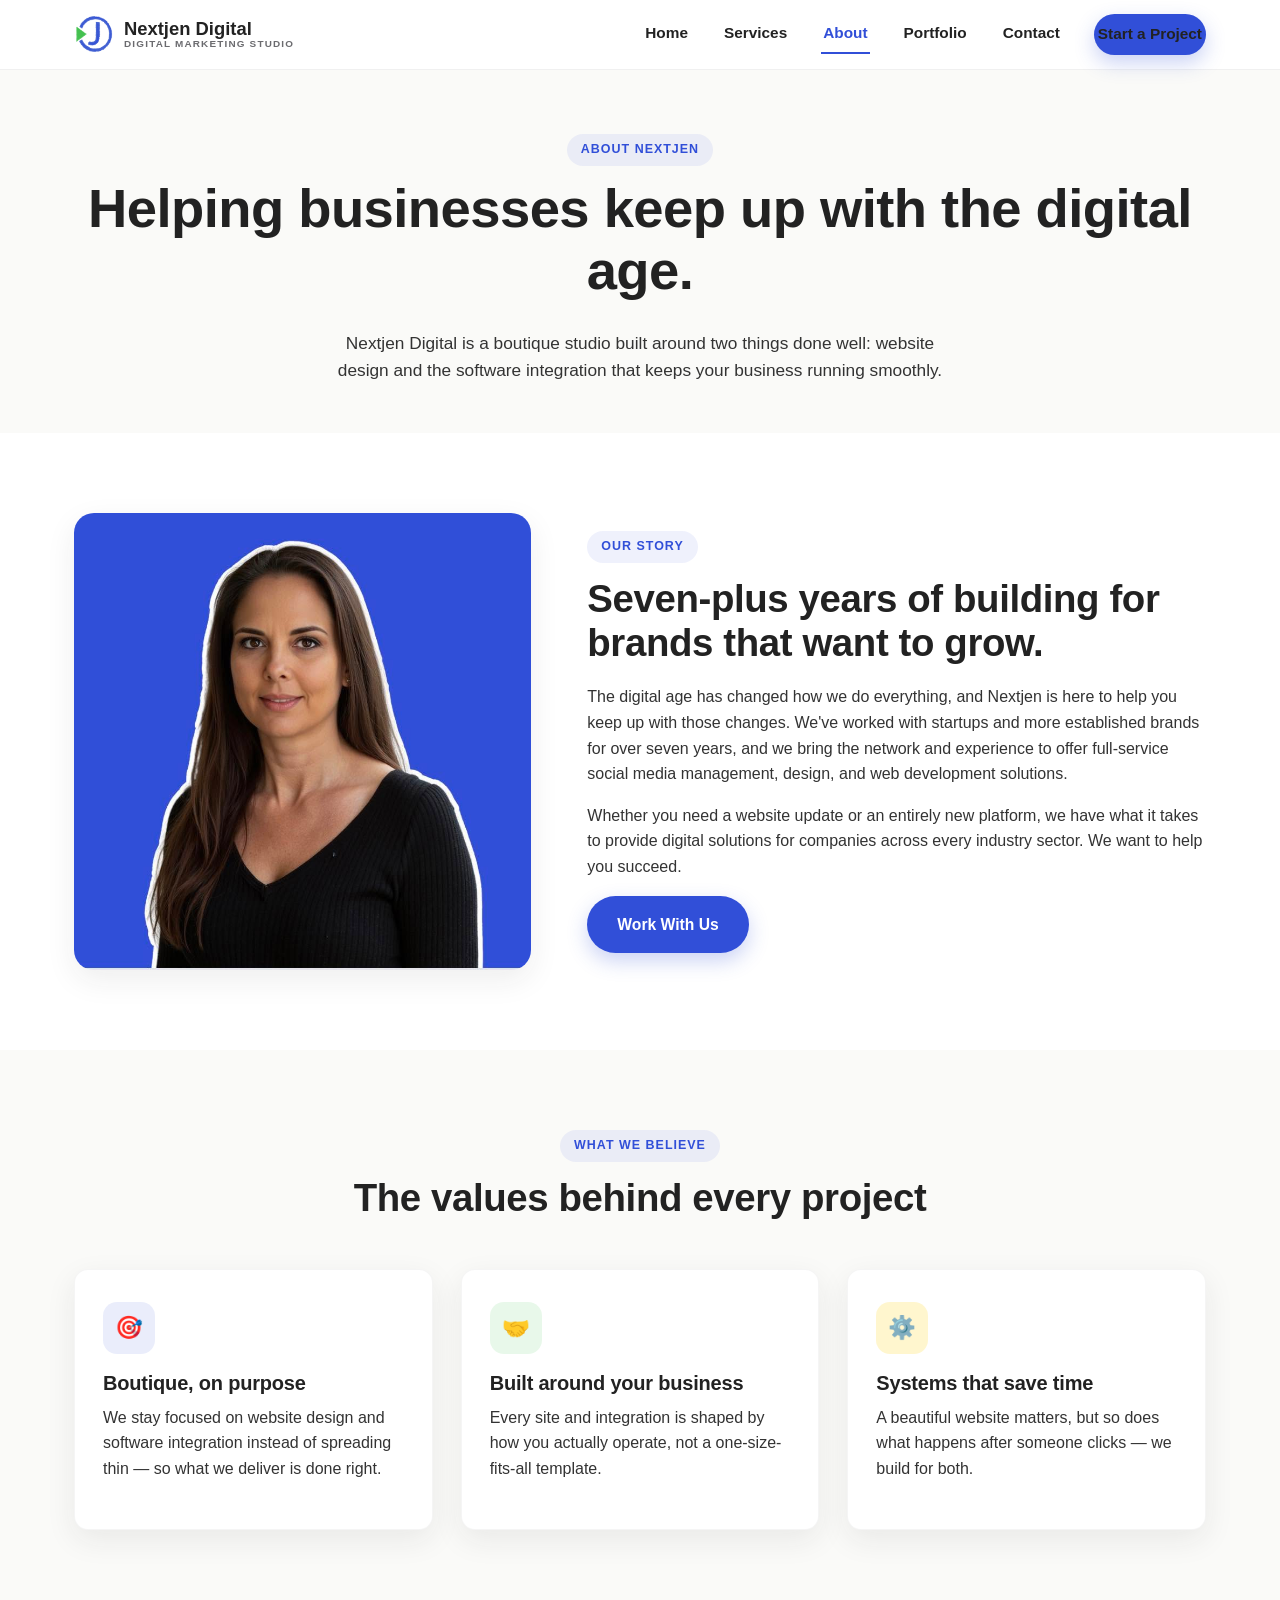
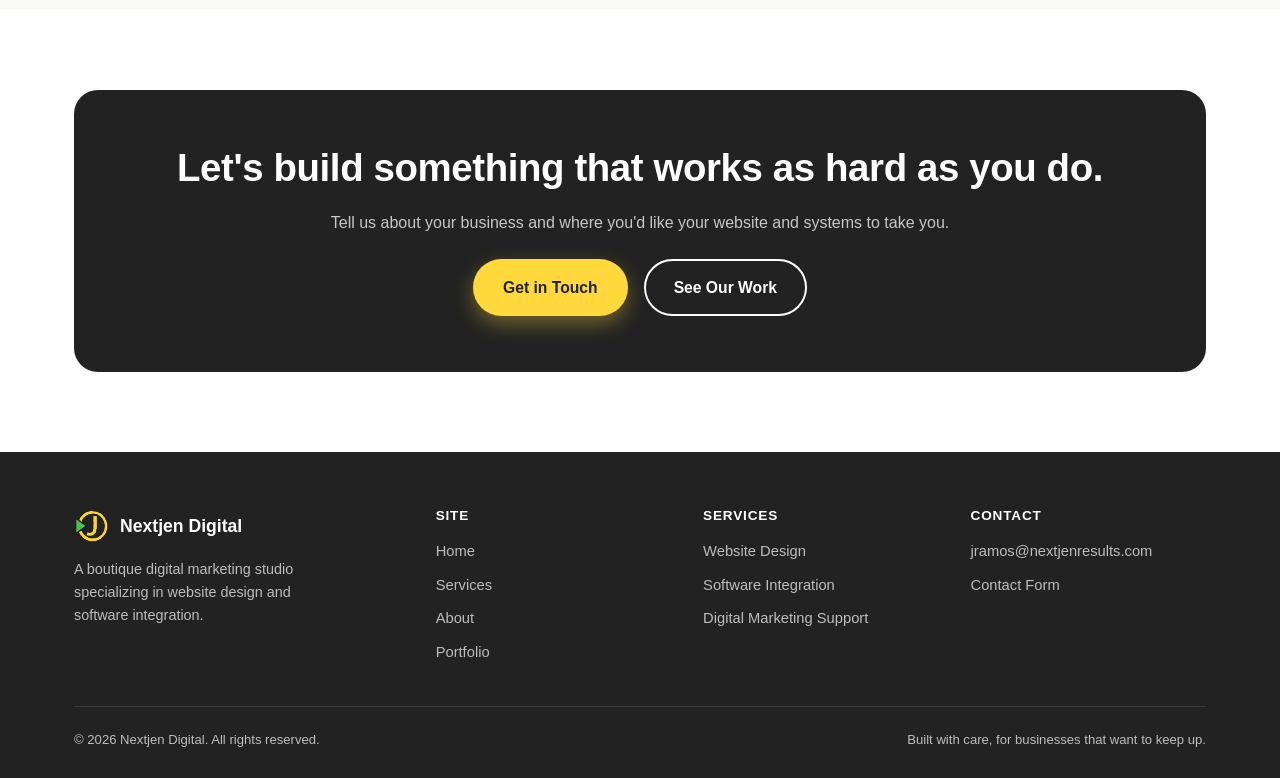
==== about.html @ 9168208e "Add files via upload" ====
<!DOCTYPE html>
<html lang="en">
<head>
<meta charset="UTF-8">
<meta name="viewport" content="width=device-width, initial-scale=1.0">
<title>About | Nextjen Digital</title>
<meta name="description" content="Meet Nextjen Digital — a boutique digital marketing studio led by Jennifer Ramos, specializing in website design and software integration.">
<link rel="icon" href="assets/logo-blue.png">
<link rel="stylesheet" href="css/style.css">
</head>
<body>

<header class="site-header">
  <div class="container">
    <a href="index.html" class="brand">
      <img src="assets/logo-blue.png" alt="Nextjen Digital logo">
      <span class="brand-name">Nextjen Digital<span class="sub">Digital Marketing Studio</span></span>
    </a>
    <button class="nav-toggle" aria-label="Toggle navigation">
      <span></span><span></span><span></span>
    </button>
    <nav class="main-nav">
      <a href="index.html">Home</a>
      <a href="services.html">Services</a>
      <a href="about.html" class="active">About</a>
      <a href="portfolio.html">Portfolio</a>
      <a href="contact.html">Contact</a>
      <a href="contact.html" class="btn btn-primary">Start a Project</a>
    </nav>
  </div>
</header>

<section class="page-hero">
  <div class="container">
    <span class="eyebrow">About Nextjen</span>
    <h1>Helping businesses keep up with the digital age.</h1>
    <p class="lead">Nextjen Digital is a boutique studio built around two things done well: website design and the software integration that keeps your business running smoothly.</p>
  </div>
</section>

<section>
  <div class="container">
    <div class="split">
      <div class="split-media reveal">
        <img src="assets/headshot-jen.jpg" alt="Jennifer Ramos, founder of Nextjen Digital">
      </div>
      <div class="split-content reveal">
        <span class="eyebrow">Our Story</span>
        <h2>Seven-plus years of building for brands that want to grow.</h2>
        <p>The digital age has changed how we do everything, and Nextjen is here to help you keep up with those changes. We've worked with startups and more established brands for over seven years, and we bring the network and experience to offer full-service social media management, design, and web development solutions.</p>
        <p>Whether you need a website update or an entirely new platform, we have what it takes to provide digital solutions for companies across every industry sector. We want to help you succeed.</p>
        <a href="contact.html" class="btn btn-primary">Work With Us</a>
      </div>
    </div>
  </div>
</section>

<section class="bg-off">
  <div class="container">
    <div class="section-head reveal">
      <span class="eyebrow">What We Believe</span>
      <h2>The values behind every project</h2>
    </div>
    <div class="grid-3">
      <div class="card reveal">
        <div class="icon-badge blue">🎯</div>
        <h3>Boutique, on purpose</h3>
        <p>We stay focused on website design and software integration instead of spreading thin — so what we deliver is done right.</p>
      </div>
      <div class="card reveal">
        <div class="icon-badge green">🤝</div>
        <h3>Built around your business</h3>
        <p>Every site and integration is shaped by how you actually operate, not a one-size-fits-all template.</p>
      </div>
      <div class="card reveal">
        <div class="icon-badge yellow">⚙️</div>
        <h3>Systems that save time</h3>
        <p>A beautiful website matters, but so does what happens after someone clicks — we build for both.</p>
      </div>
    </div>
  </div>
</section>

<section>
  <div class="container">
    <div class="cta-band reveal">
      <h2>Let's build something that works as hard as you do.</h2>
      <p>Tell us about your business and where you'd like your website and systems to take you.</p>
      <div class="cta-actions">
        <a href="contact.html" class="btn btn-accent">Get in Touch</a>
        <a href="portfolio.html" class="btn btn-outline-white">See Our Work</a>
      </div>
    </div>
  </div>
</section>

<footer class="site-footer">
  <div class="container">
    <div class="footer-grid">
      <div>
        <div class="footer-brand">
          <img src="assets/logo-yellow.png" alt="Nextjen Digital logo">
          <span>Nextjen Digital</span>
        </div>
        <p style="max-width:32ch; font-size:0.9rem;">A boutique digital marketing studio specializing in website design and software integration.</p>
      </div>
      <div>
        <h4>Site</h4>
        <a href="index.html">Home</a>
        <a href="services.html">Services</a>
        <a href="about.html">About</a>
        <a href="portfolio.html">Portfolio</a>
      </div>
      <div>
        <h4>Services</h4>
        <a href="services.html">Website Design</a>
        <a href="services.html">Software Integration</a>
        <a href="services.html">Digital Marketing Support</a>
      </div>
      <div>
        <h4>Contact</h4>
        <a href="mailto:jramos@nextjenresults.com">jramos@nextjenresults.com</a>
        <a href="contact.html">Contact Form</a>
      </div>
    </div>
    <div class="footer-bottom">
      <span>© 2026 Nextjen Digital. All rights reserved.</span>
      <span>Built with care, for businesses that want to keep up.</span>
    </div>
  </div>
</footer>

<script src="js/main.js"></script>
</body>
</html>
---- css/style.css ----
/* ============================
   Nextjen Digital — Brand Styles
   ============================ */

:root {
  --brand-blue: #314FD8;
  --brand-blue-light: #4866D2;
  --brand-green: #44C150;
  --brand-green-light: #5CC966;
  --brand-yellow: #FFD93C;
  --brand-yellow-deep: #FFD320;
  --brand-dark: #222222;
  --brand-charcoal: #333333;
  --brand-white: #FFFFFF;
  --brand-off-white: #FAFAF8;
  --brand-gray: #6B6B6F;
  --border-radius: 14px;
  --max-width: 1180px;
  --shadow: 0 10px 30px rgba(34, 34, 34, 0.08);
}

* { box-sizing: border-box; }

html { scroll-behavior: smooth; }

body {
  margin: 0;
  font-family: -apple-system, BlinkMacSystemFont, "Segoe UI", Helvetica, Arial, sans-serif;
  color: var(--brand-dark);
  background: var(--brand-white);
  line-height: 1.6;
  -webkit-font-smoothing: antialiased;
}

h1, h2, h3, h4 {
  font-weight: 800;
  line-height: 1.15;
  margin: 0 0 0.5em;
  letter-spacing: -0.01em;
}

h1 { font-size: clamp(2.2rem, 5vw, 3.4rem); }
h2 { font-size: clamp(1.7rem, 3.5vw, 2.4rem); }
h3 { font-size: 1.25rem; }

p { margin: 0 0 1em; color: var(--brand-charcoal); }

a { color: var(--brand-blue); text-decoration: none; }
a:hover { text-decoration: underline; }

img { max-width: 100%; display: block; }

.container {
  max-width: var(--max-width);
  margin: 0 auto;
  padding: 0 24px;
}

.eyebrow {
  display: inline-block;
  font-size: 0.78rem;
  font-weight: 700;
  letter-spacing: 0.08em;
  text-transform: uppercase;
  color: var(--brand-blue);
  background: rgba(49, 79, 216, 0.08);
  padding: 6px 14px;
  border-radius: 999px;
  margin-bottom: 14px;
}

/* ---------- Buttons ---------- */
.btn {
  display: inline-flex;
  align-items: center;
  gap: 8px;
  padding: 14px 28px;
  border-radius: 999px;
  font-weight: 700;
  font-size: 0.98rem;
  border: 2px solid transparent;
  cursor: pointer;
  transition: transform 0.15s ease, box-shadow 0.15s ease, background 0.15s ease, color 0.15s ease;
  text-decoration: none;
}
.btn:hover { transform: translateY(-2px); text-decoration: none; }

.btn-primary {
  background: var(--brand-blue);
  color: var(--brand-white);
  box-shadow: 0 8px 20px rgba(49, 79, 216, 0.25);
}
.btn-primary:hover { background: #2740b8; color: var(--brand-white); }

.btn-accent {
  background: var(--brand-yellow);
  color: var(--brand-dark);
  box-shadow: 0 8px 20px rgba(255, 217, 60, 0.35);
}
.btn-accent:hover { background: var(--brand-yellow-deep); color: var(--brand-dark); }

.btn-outline {
  background: transparent;
  color: var(--brand-dark);
  border: 2px solid var(--brand-dark);
}
.btn-outline:hover { background: var(--brand-dark); color: var(--brand-white); }

.btn-outline-white {
  background: transparent;
  color: var(--brand-white);
  border: 2px solid var(--brand-white);
}
.btn-outline-white:hover { background: var(--brand-white); color: var(--brand-blue); }

/* ---------- Header ---------- */
.site-header {
  position: sticky;
  top: 0;
  z-index: 100;
  background: rgba(255, 255, 255, 0.92);
  backdrop-filter: blur(8px);
  border-bottom: 1px solid rgba(0,0,0,0.06);
}

.site-header .container {
  display: flex;
  align-items: center;
  justify-content: space-between;
  padding-top: 14px;
  padding-bottom: 14px;
}

.brand {
  display: flex;
  align-items: center;
  gap: 10px;
  font-weight: 800;
  font-size: 1.15rem;
  color: var(--brand-dark);
}
.brand:hover { text-decoration: none; }
.brand img { height: 40px; width: 40px; transition: transform 0.45s ease; }
.brand:hover img { transform: rotate(-10deg) scale(1.08); }
.brand-name { display: flex; flex-direction: column; line-height: 1.1; }
.brand-name span.sub {
  font-size: 0.62rem;
  font-weight: 600;
  letter-spacing: 0.12em;
  text-transform: uppercase;
  color: var(--brand-gray);
}

.main-nav {
  display: flex;
  align-items: center;
  gap: 32px;
}

.main-nav a {
  color: var(--brand-dark);
  font-weight: 600;
  font-size: 0.96rem;
  padding: 6px 2px;
  border-bottom: 2px solid transparent;
  transition: color 0.2s ease, border-color 0.2s ease;
}
.main-nav a:hover, .main-nav a.active {
  color: var(--brand-blue);
  text-decoration: none;
  border-bottom: 2px solid var(--brand-blue);
}

.nav-toggle {
  display: none;
  flex-direction: column;
  gap: 5px;
  background: none;
  border: none;
  cursor: pointer;
  padding: 6px;
}
.nav-toggle span {
  width: 24px;
  height: 2px;
  background: var(--brand-dark);
  border-radius: 2px;
}

/* ---------- Hero ---------- */
.hero {
  position: relative;
  overflow: hidden;
  padding: 90px 0 70px;
  background: var(--brand-off-white);
}
.hero .container {
  position: relative;
  z-index: 2;
  display: grid;
  grid-template-columns: 1.1fr 0.9fr;
  gap: 48px;
  align-items: center;
}
.hero-copy { animation: fadeUp 0.8s ease both; }
.hero-copy p.lead {
  font-size: 1.15rem;
  color: var(--brand-charcoal);
  max-width: 46ch;
}
.hero-actions {
  display: flex;
  gap: 16px;
  flex-wrap: wrap;
  margin-top: 28px;
}
.hero-art {
  position: relative;
  border-radius: 24px;
  overflow: hidden;
  aspect-ratio: 1 / 1;
  background: linear-gradient(135deg, var(--brand-blue) 0%, #23359e 100%);
  display: flex;
  align-items: center;
  justify-content: center;
  animation: fadeUp 0.9s ease 0.15s both;
}
.hero-stats {
  display: flex;
  gap: 28px;
  margin-top: 40px;
  flex-wrap: wrap;
}
.hero-stats div { min-width: 110px; }
.hero-stats strong {
  display: block;
  font-size: 1.8rem;
  font-weight: 800;
  color: var(--brand-blue);
}
.hero-stats span {
  font-size: 0.85rem;
  color: var(--brand-gray);
}

/* ---------- Sections ---------- */
section { padding: 80px 0; }
.section-head {
  max-width: 640px;
  margin: 0 auto 48px;
  text-align: center;
}
.section-head.left { margin: 0 0 48px; text-align: left; }

.bg-off { background: var(--brand-off-white); }
.bg-dark { background: var(--brand-dark); color: var(--brand-white); }
.bg-dark p { color: rgba(255,255,255,0.75); }
.bg-dark h2, .bg-dark h3 { color: var(--brand-white); }
.bg-blue { background: var(--brand-blue); color: var(--brand-white); }
.bg-blue p { color: rgba(255,255,255,0.85); }
.bg-blue h2, .bg-blue h3 { color: var(--brand-white); }

/* ---------- Cards / Grids ---------- */
.grid-3 {
  display: grid;
  grid-template-columns: repeat(3, 1fr);
  gap: 28px;
}
.grid-2 {
  display: grid;
  grid-template-columns: repeat(2, 1fr);
  gap: 28px;
}

.card {
  background: var(--brand-white);
  border-radius: var(--border-radius);
  padding: 32px 28px;
  box-shadow: var(--shadow);
  border: 1px solid rgba(0,0,0,0.04);
  height: 100%;
  transition: transform 0.3s ease, box-shadow 0.3s ease;
}
.card:hover {
  transform: translateY(-8px);
  box-shadow: 0 20px 44px rgba(34, 34, 34, 0.14);
}
.card:hover .icon-badge {
  animation: pulseSoft 0.6s ease;
}

.icon-badge {
  width: 52px;
  height: 52px;
  border-radius: 14px;
  display: flex;
  align-items: center;
  justify-content: center;
  font-size: 1.4rem;
  margin-bottom: 18px;
  transition: transform 0.3s ease;
}
.icon-badge.blue { background: rgba(49,79,216,0.1); color: var(--brand-blue); }
.icon-badge.green { background: rgba(68,193,80,0.12); color: #2f9b3a; }
.icon-badge.yellow { background: rgba(255,217,60,0.25); color: #a3820a; }

/* ---------- Process steps ---------- */
.steps {
  display: grid;
  grid-template-columns: repeat(5, 1fr);
  gap: 20px;
  counter-reset: step;
}
.step {
  text-align: left;
  padding: 24px 18px;
  border-radius: var(--border-radius);
  background: var(--brand-off-white);
  border: 1px solid rgba(0,0,0,0.05);
  position: relative;
}
.step::before {
  counter-increment: step;
  content: counter(step);
  display: inline-flex;
  align-items: center;
  justify-content: center;
  width: 32px;
  height: 32px;
  border-radius: 50%;
  background: var(--brand-blue);
  color: var(--brand-white);
  font-weight: 800;
  font-size: 0.9rem;
  margin-bottom: 14px;
}

/* ---------- Testimonial ---------- */
.testimonial {
  max-width: 720px;
  margin: 0 auto;
  text-align: center;
}
.testimonial blockquote {
  font-size: 1.35rem;
  font-weight: 600;
  margin: 0 0 20px;
  color: var(--brand-dark);
}
.bg-dark .testimonial blockquote { color: var(--brand-white); }

/* ---------- About / split ---------- */
.split {
  display: grid;
  grid-template-columns: 0.85fr 1.15fr;
  gap: 56px;
  align-items: center;
}
.split.reverse { grid-template-columns: 1.15fr 0.85fr; }
.split.reverse .split-media { order: 2; }
.split-media img {
  border-radius: 20px;
  box-shadow: var(--shadow);
}
.values {
  display: grid;
  grid-template-columns: repeat(2, 1fr);
  gap: 20px;
  margin-top: 24px;
}
.value-item {
  padding: 18px 20px;
  border-radius: 12px;
  background: var(--brand-off-white);
  border-left: 4px solid var(--brand-green);
}
.value-item h4 { margin: 0 0 6px; font-size: 1rem; }
.value-item p { margin: 0; font-size: 0.92rem; }

/* ---------- Portfolio ---------- */
.portfolio-card {
  border-radius: var(--border-radius);
  overflow: hidden;
  box-shadow: var(--shadow);
  border: 1px solid rgba(0,0,0,0.05);
  background: var(--brand-white);
  transition: transform 0.3s ease, box-shadow 0.3s ease;
}
.portfolio-card:hover {
  transform: translateY(-8px);
  box-shadow: 0 20px 44px rgba(34, 34, 34, 0.14);
}
.portfolio-thumb {
  aspect-ratio: 16/10;
  background: linear-gradient(135deg, var(--brand-blue), var(--brand-green));
  display: flex;
  align-items: center;
  justify-content: center;
  color: rgba(255,255,255,0.9);
  font-weight: 700;
  letter-spacing: 0.04em;
  text-transform: uppercase;
  font-size: 0.85rem;
  text-align: center;
  padding: 20px;
  overflow: hidden;
  transition: transform 0.5s ease;
}
.portfolio-card:hover .portfolio-thumb {
  transform: scale(1.06);
}
.portfolio-body { padding: 22px 24px; }
.tag-row { display: flex; gap: 8px; flex-wrap: wrap; margin-bottom: 12px; }
.tag {
  font-size: 0.72rem;
  font-weight: 700;
  text-transform: uppercase;
  letter-spacing: 0.04em;
  padding: 4px 10px;
  border-radius: 999px;
  background: rgba(68,193,80,0.14);
  color: #2f9b3a;
}
.tag.blue { background: rgba(49,79,216,0.1); color: var(--brand-blue); }

.placeholder-note {
  background: rgba(255,217,60,0.18);
  border: 1px dashed var(--brand-yellow-deep);
  border-radius: 12px;
  padding: 16px 20px;
  font-size: 0.92rem;
  color: var(--brand-charcoal);
  margin-bottom: 40px;
}

/* ---------- Forms ---------- */
.contact-wrap {
  display: grid;
  grid-template-columns: 1fr 1fr;
  gap: 48px;
  align-items: start;
}
form.contact-form {
  display: grid;
  gap: 18px;
  background: var(--brand-off-white);
  padding: 32px;
  border-radius: var(--border-radius);
  border: 1px solid rgba(0,0,0,0.05);
}
.form-row { display: grid; grid-template-columns: 1fr 1fr; gap: 18px; }
label {
  font-size: 0.85rem;
  font-weight: 700;
  margin-bottom: 6px;
  display: block;
  color: var(--brand-dark);
}
input, select, textarea {
  width: 100%;
  padding: 12px 14px;
  border-radius: 10px;
  border: 1.5px solid rgba(0,0,0,0.12);
  font-family: inherit;
  font-size: 0.96rem;
  background: var(--brand-white);
}
input:focus, select:focus, textarea:focus {
  outline: none;
  border-color: var(--brand-blue);
}
textarea { resize: vertical; min-height: 120px; }

.contact-info-item {
  display: flex;
  gap: 16px;
  margin-bottom: 24px;
}
.contact-info-item .icon-badge { margin-bottom: 0; flex-shrink: 0; }
.contact-info-item h4 { margin: 0 0 4px; }
.contact-info-item p { margin: 0; }

.form-note {
  font-size: 0.82rem;
  color: var(--brand-gray);
  margin-top: -4px;
}

#form-success {
  display: none;
  background: rgba(68,193,80,0.14);
  border: 1px solid var(--brand-green);
  color: #206b28;
  padding: 14px 18px;
  border-radius: 10px;
  font-weight: 600;
  margin-bottom: 18px;
}

/* ---------- CTA band ---------- */
.cta-band {
  text-align: center;
  border-radius: 24px;
  padding: 56px 32px;
  background: var(--brand-dark);
  color: var(--brand-white);
  position: relative;
  overflow: hidden;
}
.cta-band h2 { color: var(--brand-white); }
.cta-band p { color: rgba(255,255,255,0.75); }
.cta-actions {
  display: flex;
  gap: 16px;
  justify-content: center;
  margin-top: 24px;
  flex-wrap: wrap;
}

/* ---------- Footer ---------- */
.site-footer {
  background: var(--brand-dark);
  color: rgba(255,255,255,0.7);
  padding: 56px 0 28px;
}
.footer-grid {
  display: grid;
  grid-template-columns: 1.4fr 1fr 1fr 1fr;
  gap: 32px;
  padding-bottom: 32px;
  border-bottom: 1px solid rgba(255,255,255,0.1);
}
.footer-grid h4 {
  color: var(--brand-white);
  font-size: 0.85rem;
  text-transform: uppercase;
  letter-spacing: 0.06em;
  margin-bottom: 16px;
}
.footer-grid a {
  color: rgba(255,255,255,0.7);
  display: block;
  margin-bottom: 10px;
  font-size: 0.92rem;
}
.footer-grid a:hover { color: var(--brand-white); }
.footer-brand { display: flex; align-items: center; gap: 10px; margin-bottom: 14px; }
.footer-brand img { height: 36px; width: 36px; }
.footer-brand span { color: var(--brand-white); font-weight: 800; font-size: 1.1rem; }
.footer-grid p { color: rgba(255,255,255,0.7); }
.footer-bottom {
  display: flex;
  justify-content: space-between;
  align-items: center;
  padding-top: 22px;
  font-size: 0.82rem;
  flex-wrap: wrap;
  gap: 10px;
}

/* ---------- Page hero (inner pages) ---------- */
.page-hero {
  padding: 64px 0 48px;
  background: var(--brand-off-white);
  text-align: center;
}
.page-hero .eyebrow { margin-bottom: 12px; }
.page-hero p.lead { max-width: 640px; margin: 0 auto; font-size: 1.08rem; }

/* ---------- Responsive ---------- */
@media (max-width: 960px) {
  .hero .container { grid-template-columns: 1fr; }
  .hero-art { max-width: 420px; margin: 0 auto; }
  .grid-3 { grid-template-columns: 1fr 1fr; }
  .steps { grid-template-columns: repeat(3, 1fr); }
  .split, .split.reverse { grid-template-columns: 1fr; }
  .split-media, .split.reverse .split-media { order: 0; max-width: 420px; margin: 0 auto; }
  .contact-wrap { grid-template-columns: 1fr; }
  .footer-grid { grid-template-columns: 1fr 1fr; }
}

@media (max-width: 680px) {
  .main-nav {
    position: fixed;
    top: 68px;
    left: 0;
    right: 0;
    background: var(--brand-white);
    flex-direction: column;
    align-items: flex-start;
    padding: 20px 24px;
    gap: 16px;
    border-bottom: 1px solid rgba(0,0,0,0.08);
    box-shadow: var(--shadow);
    display: none;
  }
  .main-nav.open { display: flex; }
  .nav-toggle { display: flex; }
  .grid-3, .grid-2, .steps { grid-template-columns: 1fr; }
  .form-row { grid-template-columns: 1fr; }
  .footer-grid { grid-template-columns: 1fr; }
  .footer-bottom { flex-direction: column; align-items: flex-start; }
  section { padding: 56px 0; }
}

/* ============================
   Motion system
   ============================ */

@keyframes fadeUp {
  from { opacity: 0; transform: translateY(24px); }
  to { opacity: 1; transform: translateY(0); }
}
@keyframes floatA { 0%, 100% { transform: translateY(0) rotate(0deg); } 50% { transform: translateY(-14px) rotate(10deg); } }
@keyframes floatB { 0%, 100% { transform: translateY(0) rotate(0deg); } 50% { transform: translateY(-10px) rotate(-12deg); } }
@keyframes floatC { 0%, 100% { transform: translateY(0) rotate(0deg); } 50% { transform: translateY(-18px) rotate(7deg); } }
@keyframes floatCard { 0%, 100% { transform: translateY(0); } 50% { transform: translateY(-8px); } }
@keyframes pulseSoft { 0%, 100% { transform: scale(1); } 50% { transform: scale(1.1); } }
@keyframes pulseCore { 0%, 100% { transform: translate(-50%, -50%) scale(1); } 50% { transform: translate(-50%, -50%) scale(1.08); } }
@keyframes shimmer { 0% { background-position: -135% 0; } 100% { background-position: 135% 0; } }
@keyframes flowDash { to { stroke-dashoffset: -28; } }
@keyframes cursorMove {
  0%   { top: 72%; left: 26%; opacity: 0; transform: scale(1); }
  8%   { opacity: 1; }
  42%  { top: 28%; left: 74%; opacity: 1; transform: scale(1); }
  52%  { top: 28%; left: 74%; opacity: 1; transform: scale(0.65); }
  62%  { transform: scale(1); }
  90%  { top: 72%; left: 26%; opacity: 1; }
  100% { top: 72%; left: 26%; opacity: 0; }
}

/* Scroll-reveal */
.reveal {
  opacity: 0;
  transform: translateY(28px);
  transition: opacity 0.7s ease, transform 0.7s ease;
}
.reveal.is-visible {
  opacity: 1;
  transform: translateY(0);
}
.grid-3 .reveal:nth-child(2), .grid-2 .reveal:nth-child(2) { transition-delay: 0.1s; }
.grid-3 .reveal:nth-child(3), .grid-2 .reveal:nth-child(4) { transition-delay: 0.2s; }
.grid-2 .reveal:nth-child(3) { transition-delay: 0.1s; }
.steps .reveal:nth-child(2) { transition-delay: 0.08s; }
.steps .reveal:nth-child(3) { transition-delay: 0.16s; }
.steps .reveal:nth-child(4) { transition-delay: 0.24s; }
.steps .reveal:nth-child(5) { transition-delay: 0.32s; }

/* Hero floating triangles */
.hero-orbit { position: absolute; inset: 0; z-index: 1; }
.tri {
  position: absolute;
  clip-path: polygon(50% 0%, 0% 100%, 100% 100%);
}
.tri-1 { top: 10%; left: 12%; width: 26px; height: 26px; background: var(--brand-yellow); animation: floatA 5s ease-in-out infinite; }
.tri-2 { top: 16%; right: 13%; width: 20px; height: 20px; background: var(--brand-green); animation: floatB 6.5s ease-in-out infinite 0.4s; }
.tri-3 { bottom: 18%; left: 9%; width: 28px; height: 28px; background: var(--brand-green-light); animation: floatC 7s ease-in-out infinite 0.8s; }
.tri-4 { bottom: 24%; right: 11%; width: 18px; height: 18px; background: var(--brand-yellow-deep); animation: floatA 5.5s ease-in-out infinite 0.2s; }
.tri-5 { top: 48%; left: 4%; width: 14px; height: 14px; background: rgba(255,255,255,0.55); animation: floatB 8s ease-in-out infinite 1.1s; }
.tri-6 { top: 6%; left: 44%; width: 16px; height: 16px; background: rgba(255,255,255,0.4); animation: floatC 6s ease-in-out infinite 0.6s; }

/* Browser mockup (Website Design motif) */
.browser-mock {
  position: relative;
  z-index: 2;
  width: 76%;
  background: var(--brand-white);
  border-radius: 16px;
  box-shadow: 0 24px 54px rgba(0,0,0,0.28);
  overflow: hidden;
  animation: floatCard 6.5s ease-in-out infinite;
}
.design-graphic .browser-mock {
  width: 90%;
  box-shadow: var(--shadow);
  animation: floatCard 6s ease-in-out infinite;
}
.browser-bar {
  display: flex;
  gap: 6px;
  padding: 12px 14px;
  background: var(--brand-off-white);
  border-bottom: 1px solid rgba(0,0,0,0.06);
}
.browser-bar .dot { width: 9px; height: 9px; border-radius: 50%; }
.dot-green { background: var(--brand-green); }
.dot-yellow { background: var(--brand-yellow); }
.dot-blue { background: var(--brand-blue); }
.browser-body { position: relative; padding: 22px 20px 26px; }

.skeleton {
  border-radius: 6px;
  background: linear-gradient(90deg, #eef0f5 25%, #f7f8fb 37%, #eef0f5 63%);
  background-size: 400% 100%;
  animation: shimmer 2.4s ease infinite;
}
.skeleton-title { height: 14px; width: 55%; margin-bottom: 14px; }
.skeleton-line { height: 9px; width: 100%; margin-bottom: 8px; }
.skeleton-line.short { width: 68%; margin-bottom: 18px; }
.skeleton-block {
  height: 62px;
  border-radius: 10px;
  background: linear-gradient(135deg, rgba(49,79,216,0.14), rgba(68,193,80,0.16));
  position: relative;
  overflow: hidden;
}
.skeleton-block::after {
  content: '';
  position: absolute;
  inset: 0;
  background: linear-gradient(120deg, transparent 30%, rgba(255,255,255,0.6) 50%, transparent 70%);
  background-size: 220% 100%;
  animation: shimmer 2.8s ease infinite;
}
.cursor-dot {
  position: absolute;
  width: 12px;
  height: 12px;
  border-radius: 50%;
  background: var(--brand-blue);
  box-shadow: 0 0 0 5px rgba(49,79,216,0.18);
  animation: cursorMove 5s ease-in-out infinite;
}

/* Decorative blobs behind the design mock */
.design-graphic {
  position: relative;
  aspect-ratio: 1 / 1;
  display: flex;
  align-items: center;
  justify-content: center;
}
.blob {
  position: absolute;
  border-radius: 50%;
  opacity: 0.55;
  animation: floatCard 6s ease-in-out infinite;
}
.blob-a { width: 130px; height: 130px; background: rgba(68,193,80,0.22); top: 4%; right: 6%; }
.blob-b { width: 110px; height: 110px; background: rgba(255,217,60,0.32); bottom: 2%; left: 4%; animation-delay: 0.6s; }

/* Integration graphic (Software Integration motif) */
.integration-graphic {
  position: relative;
  aspect-ratio: 1 / 1;
  border-radius: 20px;
  background: var(--brand-white);
  border: 1px solid rgba(0,0,0,0.05);
  box-shadow: var(--shadow);
  overflow: hidden;
}
.ig-lines { position: absolute; inset: 0; width: 100%; height: 100%; }
.ig-line {
  stroke: var(--brand-blue);
  stroke-width: 2;
  stroke-dasharray: 6 8;
  opacity: 0.4;
  animation: flowDash 1.6s linear infinite;
}
.ig-line-2, .ig-line-4 { stroke: var(--brand-green); animation-delay: 0.3s; }
.ig-node {
  position: absolute;
  width: 25%;
  aspect-ratio: 1 / 1;
  max-width: 92px;
  background: var(--brand-off-white);
  border-radius: 16px;
  display: flex;
  flex-direction: column;
  align-items: center;
  justify-content: center;
  gap: 4px;
  font-size: 1.4rem;
  box-shadow: var(--shadow);
  animation: floatCard 5s ease-in-out infinite;
}
.ig-node small {
  font-size: 0.6rem;
  font-weight: 700;
  color: var(--brand-gray);
  text-transform: uppercase;
  letter-spacing: 0.04em;
}
.ig-node-a { top: 6%; left: 6%; }
.ig-node-b { top: 6%; right: 6%; animation-delay: 0.4s; }
.ig-node-c { bottom: 6%; left: 6%; animation-delay: 0.8s; }
.ig-node-d { bottom: 6%; right: 6%; animation-delay: 1.2s; }
.ig-core {
  position: absolute;
  top: 50%;
  left: 50%;
  transform: translate(-50%, -50%);
  width: 30%;
  max-width: 96px;
  aspect-ratio: 1 / 1;
  border-radius: 50%;
  background: var(--brand-blue);
  color: #fff;
  display: flex;
  align-items: center;
  justify-content: center;
  font-size: 1.8rem;
  box-shadow: 0 12px 30px rgba(49,79,216,0.35);
  animation: pulseCore 3s ease-in-out infinite;
  z-index: 2;
}

@media (max-width: 680px) {
  .ig-node { font-size: 1.1rem; }
  .ig-node small { display: none; }
}
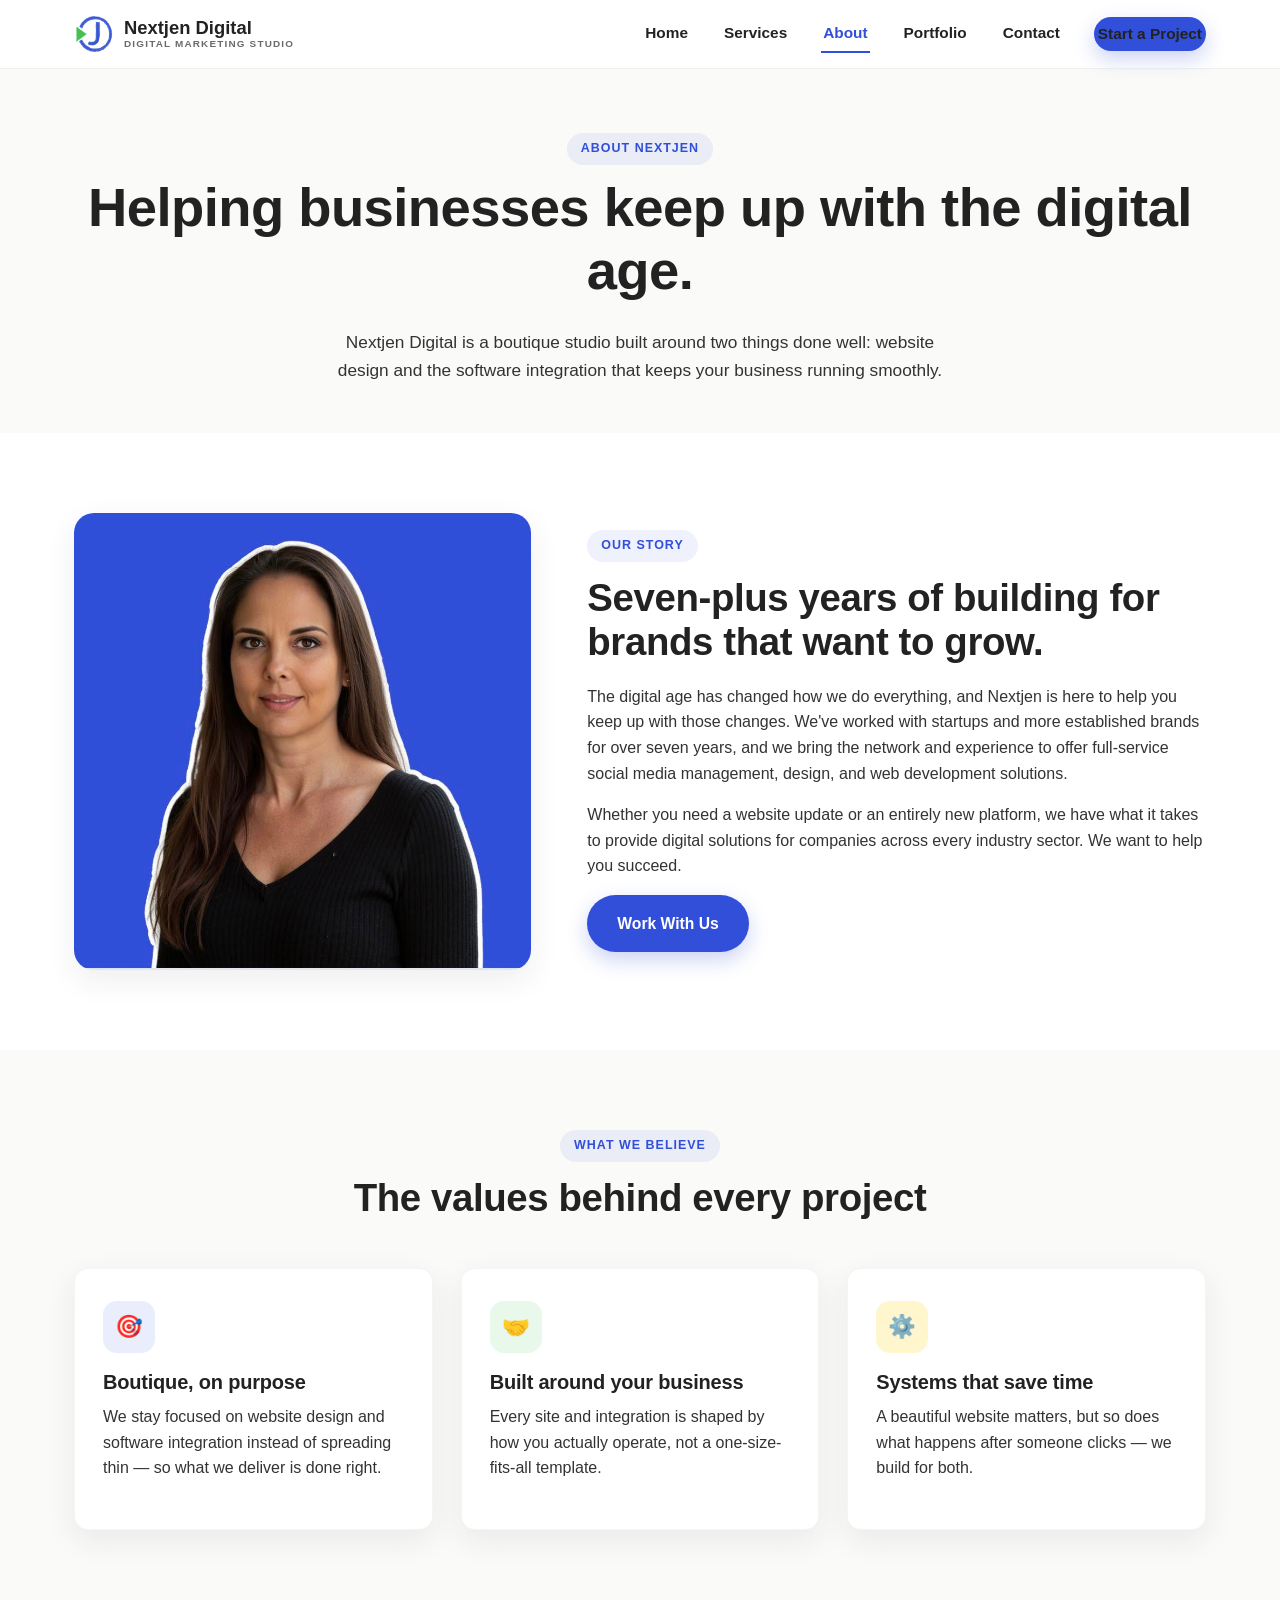
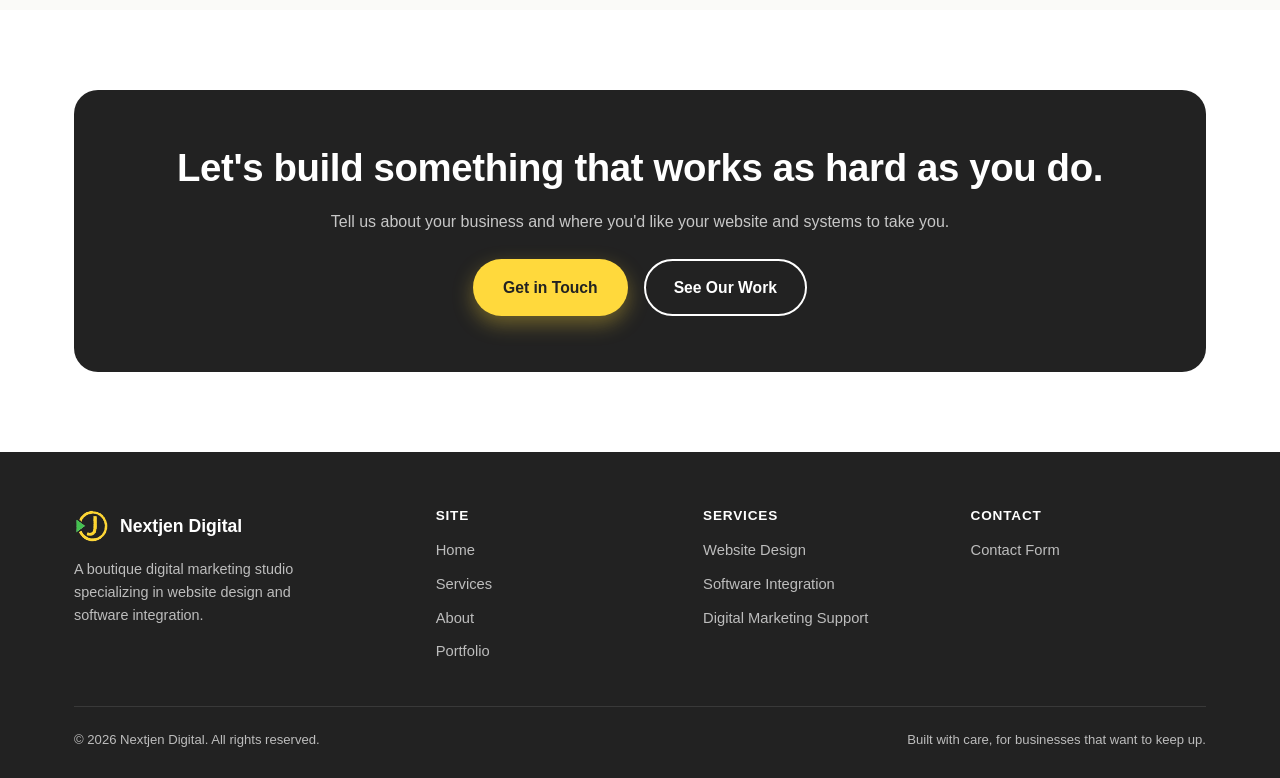
==== commit e9afcc48: "Add files via upload" ====
--- a/about.html
+++ b/about.html
@@ -25,7 +25,7 @@
       <a href="about.html" class="active">About</a>
       <a href="portfolio.html">Portfolio</a>
       <a href="contact.html">Contact</a>
-      <a href="contact.html" class="btn btn-primary">Start a Project</a>
+      <a href="contact.html" class="btn btn-nav-cta">Start a Project</a>
     </nav>
   </div>
 </header>
@@ -119,7 +119,6 @@
       </div>
       <div>
         <h4>Contact</h4>
-        <a href="mailto:jramos@nextjenresults.com">jramos@nextjenresults.com</a>
         <a href="contact.html">Contact Form</a>
       </div>
     </div>
--- a/css/style.css
+++ b/css/style.css
@@ -92,6 +92,21 @@
 }
 .btn-primary:hover { background: #2740b8; color: var(--brand-white); }
 
+.btn-nav-cta {
+  background: var(--brand-blue);
+  color: var(--brand-white);
+  padding: 12px 22px;
+  font-size: 0.92rem;
+  white-space: nowrap;
+  line-height: 1.2;
+  box-shadow: 0 8px 20px rgba(49, 79, 216, 0.25);
+}
+.btn-nav-cta:hover {
+  background: var(--brand-yellow);
+  color: var(--brand-dark);
+  box-shadow: 0 8px 20px rgba(255, 217, 60, 0.35);
+}
+
 .btn-accent {
   background: var(--brand-yellow);
   color: var(--brand-dark);
@@ -570,11 +585,11 @@
 /* ---------- Responsive ---------- */
 @media (max-width: 960px) {
   .hero .container { grid-template-columns: 1fr; }
-  .hero-art { max-width: 420px; margin: 0 auto; }
+  .hero-art { width: min(92%, 460px); max-width: 100%; margin: 0 auto; }
   .grid-3 { grid-template-columns: 1fr 1fr; }
   .steps { grid-template-columns: repeat(3, 1fr); }
   .split, .split.reverse { grid-template-columns: 1fr; }
-  .split-media, .split.reverse .split-media { order: 0; max-width: 420px; margin: 0 auto; }
+  .split-media, .split.reverse .split-media { order: 0; width: min(92%, 460px); max-width: 100%; margin: 0 auto; }
   .contact-wrap { grid-template-columns: 1fr; }
   .footer-grid { grid-template-columns: 1fr 1fr; }
 }
@@ -601,6 +616,29 @@
   .footer-grid { grid-template-columns: 1fr; }
   .footer-bottom { flex-direction: column; align-items: flex-start; }
   section { padding: 56px 0; }
+
+  /* Scale up the animated graphics so they read clearly on phones */
+  .hero-art, .split-media, .split.reverse .split-media { width: 100%; }
+  .browser-mock, .design-graphic .browser-mock { width: 88%; }
+  .browser-bar { padding: 14px 16px; }
+  .browser-bar .dot { width: 11px; height: 11px; }
+  .browser-body { padding: 26px 22px 30px; }
+  .skeleton-title { height: 17px; margin-bottom: 16px; }
+  .skeleton-line { height: 11px; margin-bottom: 10px; }
+  .skeleton-line.short { margin-bottom: 22px; }
+  .skeleton-block { height: 76px; }
+  .cursor-dot { width: 16px; height: 16px; box-shadow: 0 0 0 6px rgba(49,79,216,0.18); }
+
+  .tri-1, .tri-4 { width: 34px; height: 34px; }
+  .tri-2, .tri-6 { width: 26px; height: 26px; }
+  .tri-3 { width: 36px; height: 36px; }
+  .tri-5 { width: 20px; height: 20px; }
+
+  .ig-node { font-size: 1.5rem; max-width: 104px; }
+  .ig-node small { display: block; font-size: 0.56rem; }
+  .ig-core { font-size: 1.9rem; max-width: 108px; }
+  .blob-a { width: 150px; height: 150px; }
+  .blob-b { width: 130px; height: 130px; }
 }
 
 /* ============================
@@ -806,7 +844,3 @@
   z-index: 2;
 }
 
-@media (max-width: 680px) {
-  .ig-node { font-size: 1.1rem; }
-  .ig-node small { display: none; }
-}
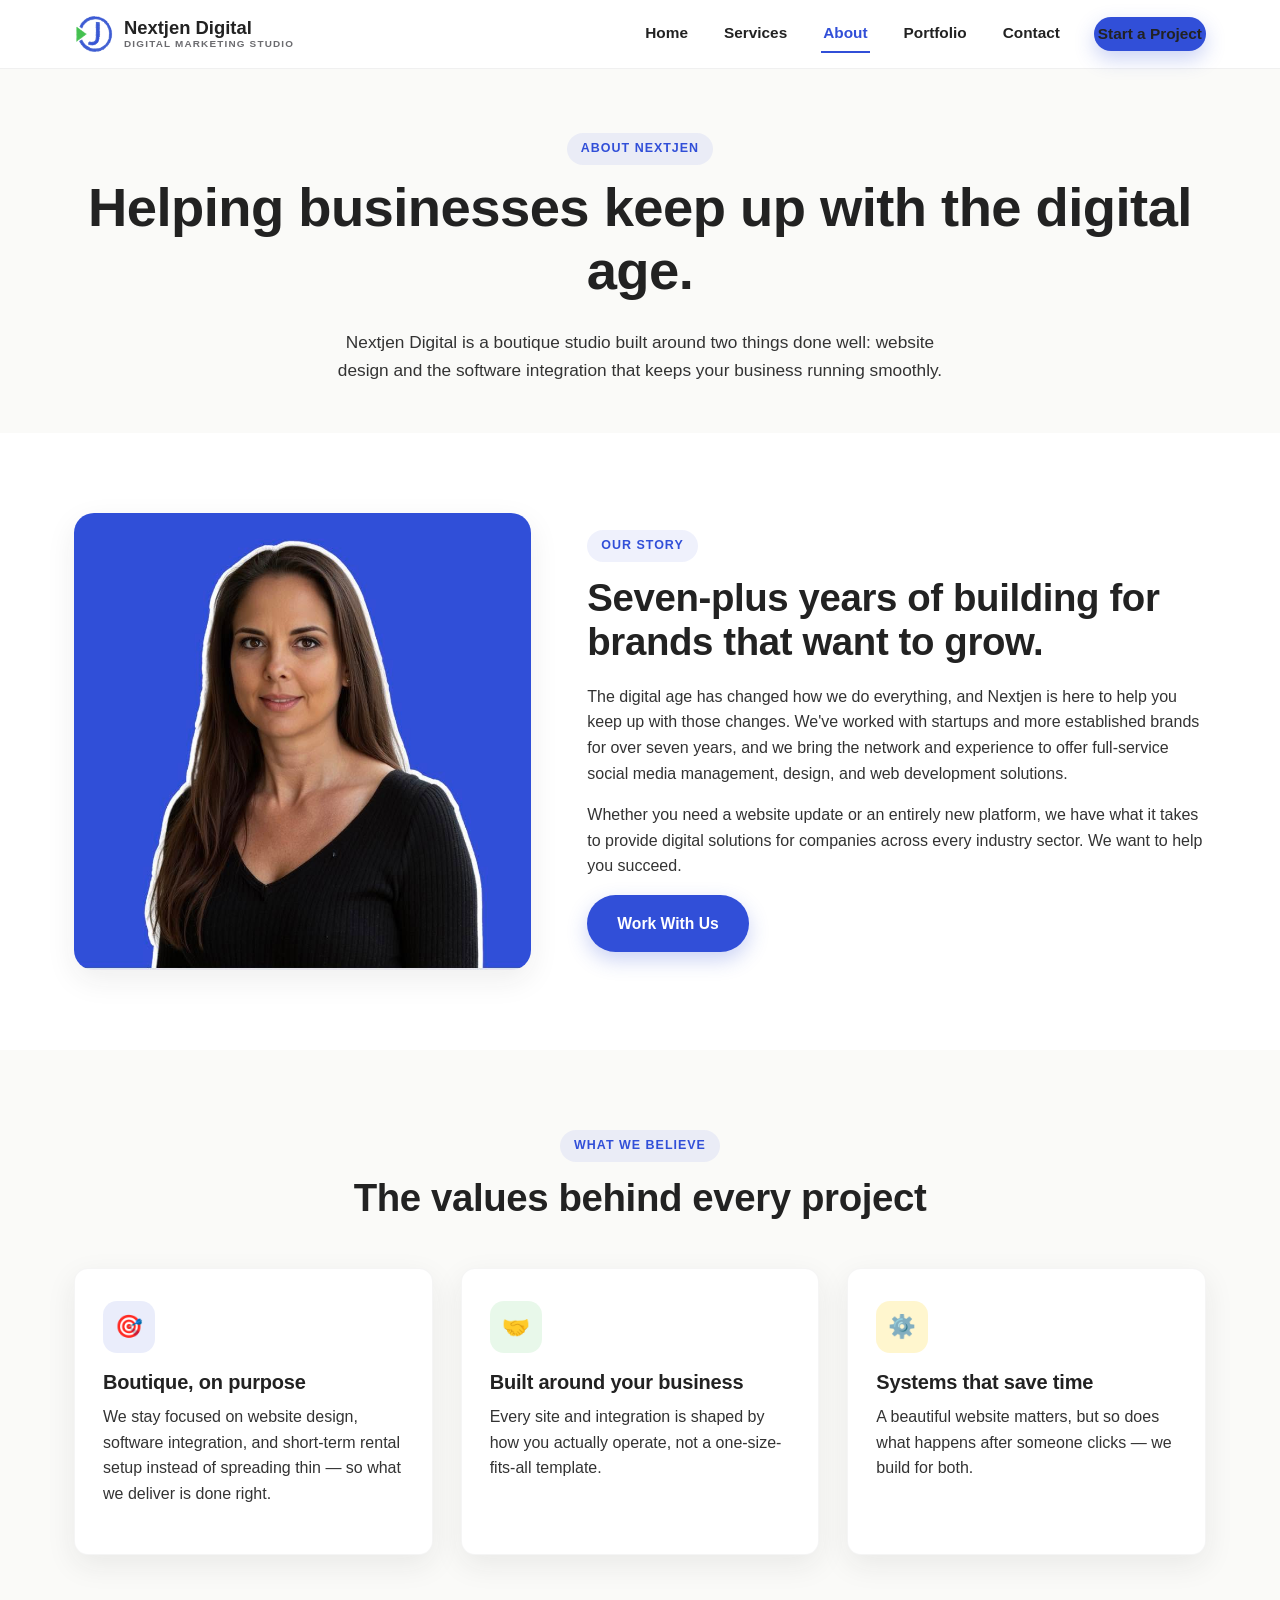
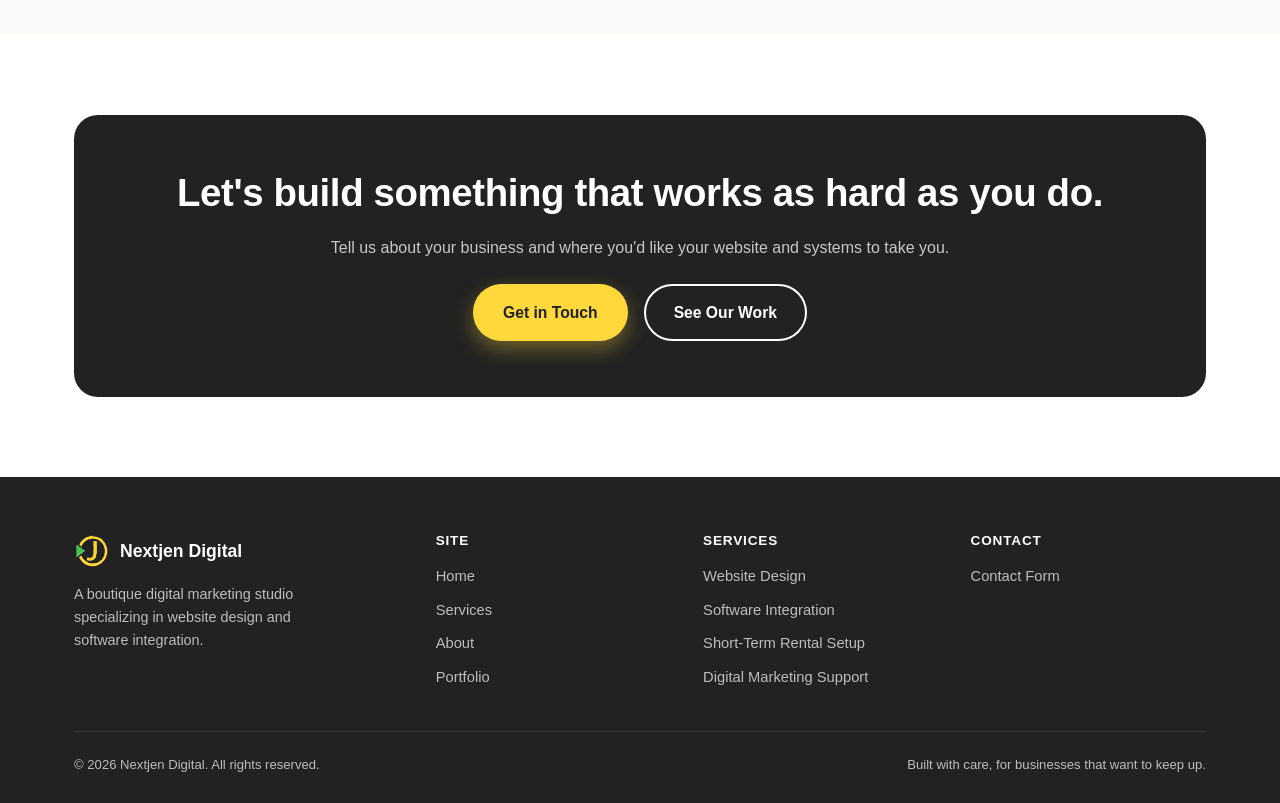
==== commit 136a8d92: "Add files via upload" ====
--- a/about.html
+++ b/about.html
@@ -65,7 +65,7 @@
       <div class="card reveal">
         <div class="icon-badge blue">🎯</div>
         <h3>Boutique, on purpose</h3>
-        <p>We stay focused on website design and software integration instead of spreading thin — so what we deliver is done right.</p>
+        <p>We stay focused on website design, software integration, and short-term rental setup instead of spreading thin — so what we deliver is done right.</p>
       </div>
       <div class="card reveal">
         <div class="icon-badge green">🤝</div>
@@ -115,6 +115,7 @@
         <h4>Services</h4>
         <a href="services.html">Website Design</a>
         <a href="services.html">Software Integration</a>
+        <a href="services.html">Short-Term Rental Setup</a>
         <a href="services.html">Digital Marketing Support</a>
       </div>
       <div>
--- a/css/style.css
+++ b/css/style.css
@@ -286,6 +286,11 @@
   grid-template-columns: repeat(2, 1fr);
   gap: 28px;
 }
+.grid-4 {
+  display: grid;
+  grid-template-columns: repeat(4, 1fr);
+  gap: 28px;
+}
 
 .card {
   background: var(--brand-white);
@@ -586,7 +591,7 @@
 @media (max-width: 960px) {
   .hero .container { grid-template-columns: 1fr; }
   .hero-art { width: min(92%, 460px); max-width: 100%; margin: 0 auto; }
-  .grid-3 { grid-template-columns: 1fr 1fr; }
+  .grid-3, .grid-4 { grid-template-columns: 1fr 1fr; }
   .steps { grid-template-columns: repeat(3, 1fr); }
   .split, .split.reverse { grid-template-columns: 1fr; }
   .split-media, .split.reverse .split-media { order: 0; width: min(92%, 460px); max-width: 100%; margin: 0 auto; }
@@ -611,7 +616,7 @@
   }
   .main-nav.open { display: flex; }
   .nav-toggle { display: flex; }
-  .grid-3, .grid-2, .steps { grid-template-columns: 1fr; }
+  .grid-3, .grid-2, .grid-4, .steps { grid-template-columns: 1fr; }
   .form-row { grid-template-columns: 1fr; }
   .footer-grid { grid-template-columns: 1fr; }
   .footer-bottom { flex-direction: column; align-items: flex-start; }
@@ -677,9 +682,10 @@
   opacity: 1;
   transform: translateY(0);
 }
-.grid-3 .reveal:nth-child(2), .grid-2 .reveal:nth-child(2) { transition-delay: 0.1s; }
-.grid-3 .reveal:nth-child(3), .grid-2 .reveal:nth-child(4) { transition-delay: 0.2s; }
+.grid-3 .reveal:nth-child(2), .grid-2 .reveal:nth-child(2), .grid-4 .reveal:nth-child(2) { transition-delay: 0.1s; }
+.grid-3 .reveal:nth-child(3), .grid-2 .reveal:nth-child(4), .grid-4 .reveal:nth-child(3) { transition-delay: 0.2s; }
 .grid-2 .reveal:nth-child(3) { transition-delay: 0.1s; }
+.grid-4 .reveal:nth-child(4) { transition-delay: 0.3s; }
 .steps .reveal:nth-child(2) { transition-delay: 0.08s; }
 .steps .reveal:nth-child(3) { transition-delay: 0.16s; }
 .steps .reveal:nth-child(4) { transition-delay: 0.24s; }
